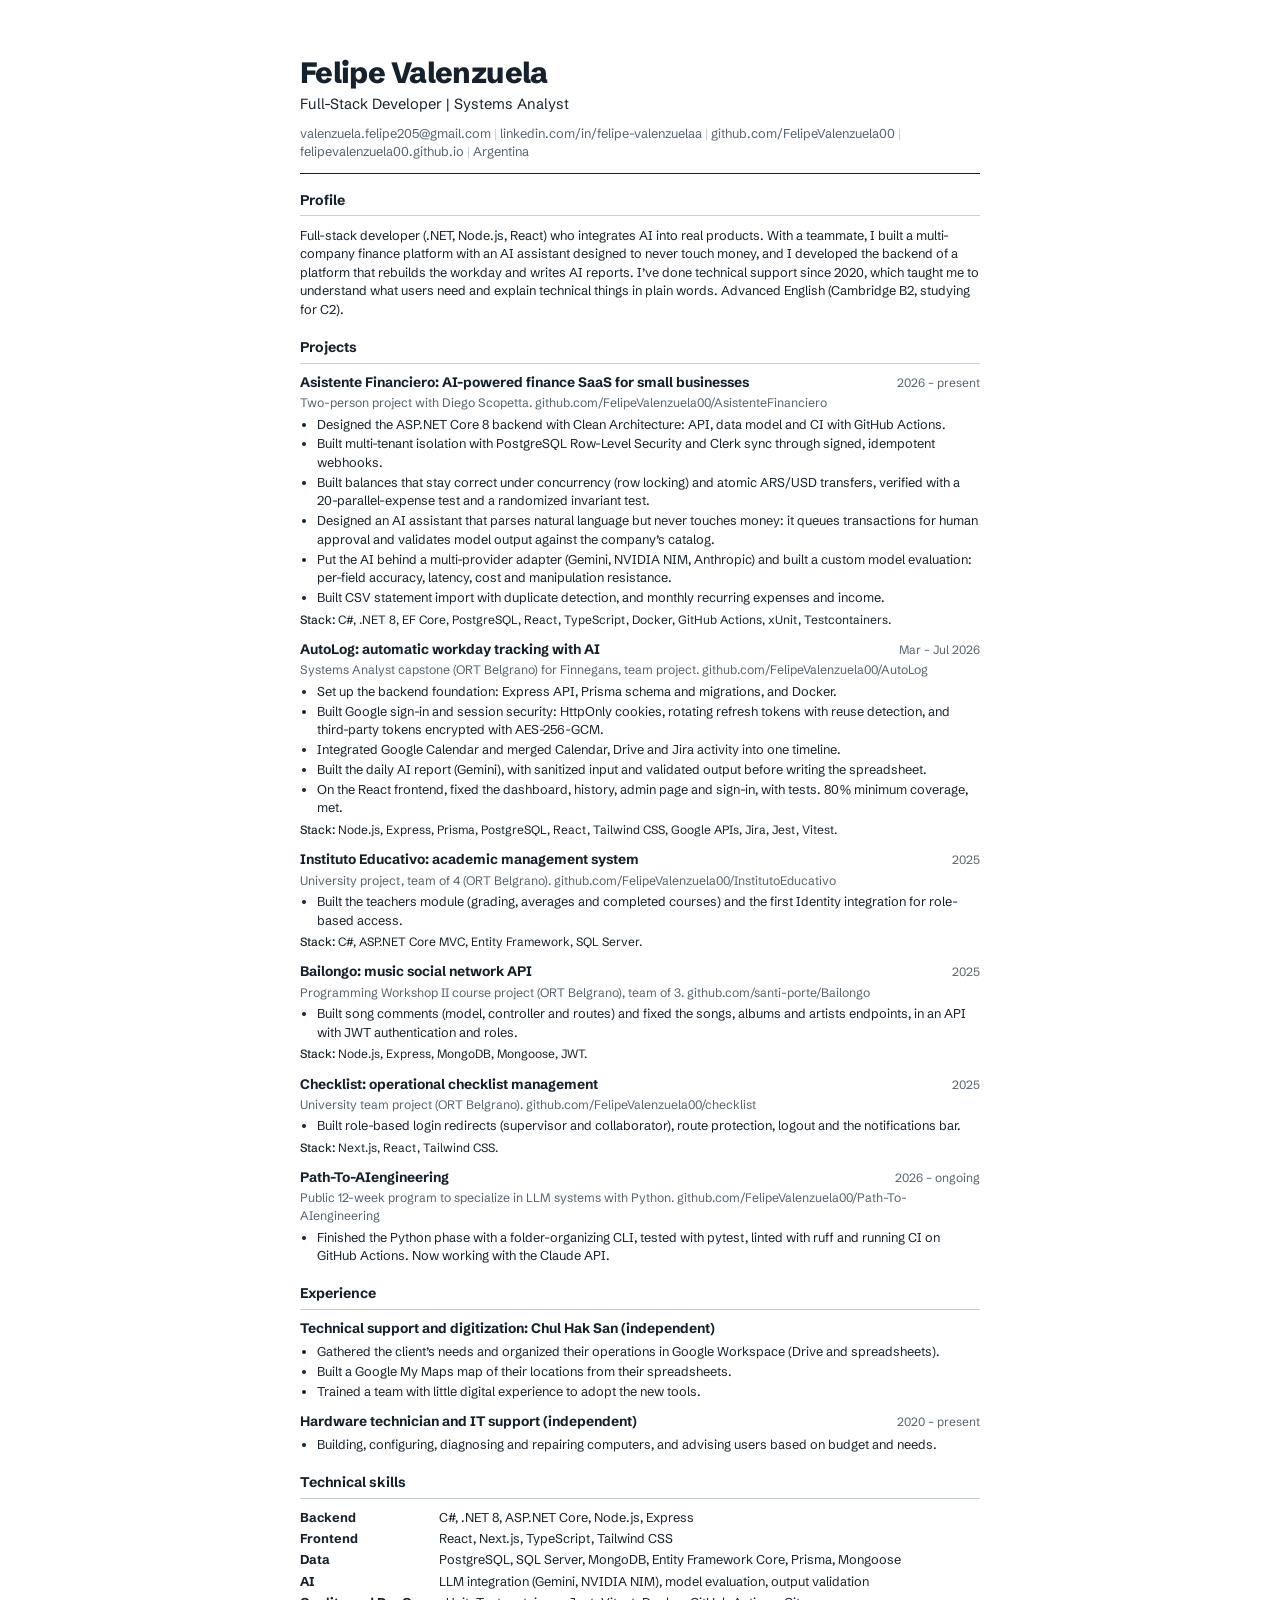
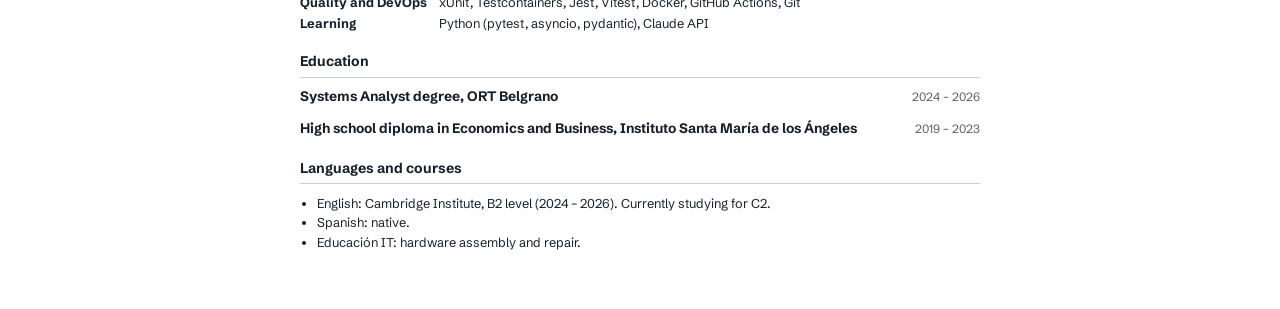
==== cv/cv-en.html @ 1543b1c1 "Agregar el CV como HTML editable y un script para generar los PDFs Los PDFs de assets/ se generaban " ====
<!doctype html>
<html lang="en">
<head>
<meta charset="utf-8">
<meta name="viewport" content="width=device-width, initial-scale=1">
<title>Felipe Valenzuela Resume</title>
<link rel="preconnect" href="https://fonts.googleapis.com">
<link rel="preconnect" href="https://fonts.gstatic.com" crossorigin>
<link href="https://fonts.googleapis.com/css2?family=Schibsted+Grotesk:wght@400;500;700;800&display=swap" rel="stylesheet">
<link rel="stylesheet" href="cv.css">
</head>
<body>

<header>
  <h1>Felipe Valenzuela</h1>
  <p class="role">Full-Stack Developer | Systems Analyst</p>
  <p class="contact">
    <a href="mailto:valenzuela.felipe205@gmail.com">valenzuela.felipe205@gmail.com</a> <span class="sep">|</span> <a href="https://www.linkedin.com/in/felipe-valenzuelaa/">linkedin.com/in/felipe-valenzuelaa</a> <span class="sep">|</span> <a href="https://github.com/FelipeValenzuela00">github.com/FelipeValenzuela00</a> <span class="sep">|</span> <a href="https://felipevalenzuela00.github.io/">felipevalenzuela00.github.io</a> <span class="sep">|</span> Argentina
  </p>
</header>

<section>
  <h2>Profile</h2>
  <p>Full-stack developer (.NET, Node.js, React) who integrates AI into real products. With a teammate, I built a multi-company finance platform with an AI assistant designed to never touch money, and I developed the backend of a platform that rebuilds the workday and writes AI reports. I’ve done technical support since 2020, which taught me to understand what users need and explain technical things in plain words. Advanced English (Cambridge B2, studying for C2).</p>
</section>

<section>
  <h2>Projects</h2>

  <div class="item">
    <div class="head"><h3>Asistente Financiero: AI-powered finance SaaS for small businesses</h3><span class="date">2026 – present</span></div>
    <p class="sub">Two-person project with Diego Scopetta. <a href="https://github.com/FelipeValenzuela00/AsistenteFinanciero">github.com/FelipeValenzuela00/AsistenteFinanciero</a></p>
    <ul>
      <li>Designed the ASP.NET Core 8 backend with Clean Architecture: API, data model and CI with GitHub Actions.</li>
      <li>Built multi-tenant isolation with PostgreSQL Row-Level Security and Clerk sync through signed, idempotent webhooks.</li>
      <li>Built balances that stay correct under concurrency (row locking) and atomic ARS/USD transfers, verified with a 20-parallel-expense test and a randomized invariant test.</li>
      <li>Designed an AI assistant that parses natural language but never touches money: it queues transactions for human approval and validates model output against the company’s catalog.</li>
      <li>Put the AI behind a multi-provider adapter (Gemini, NVIDIA NIM, Anthropic) and built a custom model evaluation: per-field accuracy, latency, cost and manipulation resistance.</li>
      <li>Built CSV statement import with duplicate detection, and monthly recurring expenses and income.</li>
    </ul>
    <p class="tech"><b>Stack:</b> C#, .NET 8, EF Core, PostgreSQL, React, TypeScript, Docker, GitHub Actions, xUnit, Testcontainers.</p>
  </div>

  <div class="item">
    <div class="head"><h3>AutoLog: automatic workday tracking with AI</h3><span class="date">Mar – Jul 2026</span></div>
    <p class="sub">Systems Analyst capstone (ORT Belgrano) for Finnegans, team project. <a href="https://github.com/FelipeValenzuela00/AutoLog">github.com/FelipeValenzuela00/AutoLog</a></p>
    <ul>
      <li>Set up the backend foundation: Express API, Prisma schema and migrations, and Docker.</li>
      <li>Built Google sign-in and session security: HttpOnly cookies, rotating refresh tokens with reuse detection, and third-party tokens encrypted with AES-256-GCM.</li>
      <li>Integrated Google Calendar and merged Calendar, Drive and Jira activity into one timeline.</li>
      <li>Built the daily AI report (Gemini), with sanitized input and validated output before writing the spreadsheet.</li>
      <li>On the React frontend, fixed the dashboard, history, admin page and sign-in, with tests. 80% minimum coverage, met.</li>
    </ul>
    <p class="tech"><b>Stack:</b> Node.js, Express, Prisma, PostgreSQL, React, Tailwind CSS, Google APIs, Jira, Jest, Vitest.</p>
  </div>

  <div class="item">
    <div class="head"><h3>Instituto Educativo: academic management system</h3><span class="date">2025</span></div>
    <p class="sub">University project, team of 4 (ORT Belgrano). <a href="https://github.com/FelipeValenzuela00/InstitutoEducativo">github.com/FelipeValenzuela00/InstitutoEducativo</a></p>
    <ul>
      <li>Built the teachers module (grading, averages and completed courses) and the first Identity integration for role-based access.</li>
    </ul>
    <p class="tech"><b>Stack:</b> C#, ASP.NET Core MVC, Entity Framework, SQL Server.</p>
  </div>

  <div class="item">
    <div class="head"><h3>Bailongo: music social network API</h3><span class="date">2025</span></div>
    <p class="sub">Programming Workshop II course project (ORT Belgrano), team of 3. <a href="https://github.com/santi-porte/Bailongo">github.com/santi-porte/Bailongo</a></p>
    <ul>
      <li>Built song comments (model, controller and routes) and fixed the songs, albums and artists endpoints, in an API with JWT authentication and roles.</li>
    </ul>
    <p class="tech"><b>Stack:</b> Node.js, Express, MongoDB, Mongoose, JWT.</p>
  </div>

  <div class="item">
    <div class="head"><h3>Checklist: operational checklist management</h3><span class="date">2025</span></div>
    <p class="sub">University team project (ORT Belgrano). <a href="https://github.com/FelipeValenzuela00/checklist">github.com/FelipeValenzuela00/checklist</a></p>
    <ul>
      <li>Built role-based login redirects (supervisor and collaborator), route protection, logout and the notifications bar.</li>
    </ul>
    <p class="tech"><b>Stack:</b> Next.js, React, Tailwind CSS.</p>
  </div>

  <div class="item">
    <div class="head"><h3>Path-To-AIengineering</h3><span class="date">2026 – ongoing</span></div>
    <p class="sub">Public 12-week program to specialize in LLM systems with Python. <a href="https://github.com/FelipeValenzuela00/Path-To-AIengineering">github.com/FelipeValenzuela00/Path-To-AIengineering</a></p>
    <ul>
      <li>Finished the Python phase with a folder-organizing CLI, tested with pytest, linted with ruff and running CI on GitHub Actions. Now working with the Claude API.</li>
    </ul>
  </div>
</section>

<section>
  <h2>Experience</h2>

  <div class="item">
    <div class="head"><h3>Technical support and digitization: Chul Hak San (independent)</h3></div>
    <ul>
      <li>Gathered the client’s needs and organized their operations in Google Workspace (Drive and spreadsheets).</li>
      <li>Built a Google My Maps map of their locations from their spreadsheets.</li>
      <li>Trained a team with little digital experience to adopt the new tools.</li>
    </ul>
  </div>

  <div class="item">
    <div class="head"><h3>Hardware technician and IT support (independent)</h3><span class="date">2020 – present</span></div>
    <ul>
      <li>Building, configuring, diagnosing and repairing computers, and advising users based on budget and needs.</li>
    </ul>
  </div>
</section>

<section>
  <h2>Technical skills</h2>
  <dl class="skills">
    <dt>Backend</dt><dd>C#, .NET 8, ASP.NET Core, Node.js, Express</dd>
    <dt>Frontend</dt><dd>React, Next.js, TypeScript, Tailwind CSS</dd>
    <dt>Data</dt><dd>PostgreSQL, SQL Server, MongoDB, Entity Framework Core, Prisma, Mongoose</dd>
    <dt>AI</dt><dd>LLM integration (Gemini, NVIDIA NIM), model evaluation, output validation</dd>
    <dt>Quality and DevOps</dt><dd>xUnit, Testcontainers, Jest, Vitest, Docker, GitHub Actions, Git</dd>
    <dt>Learning</dt><dd>Python (pytest, asyncio, pydantic), Claude API</dd>
  </dl>
</section>

<section>
  <h2>Education</h2>
  <div class="item">
    <div class="head"><h3>Systems Analyst degree, ORT Belgrano</h3><span class="date">2024 – 2026</span></div>
  </div>
  <div class="item">
    <div class="head"><h3>High school diploma in Economics and Business, Instituto Santa María de los Ángeles</h3><span class="date">2019 – 2023</span></div>
  </div>
</section>

<section>
  <h2>Languages and courses</h2>
  <ul>
    <li>English: Cambridge Institute, B2 level (2024 – 2026). Currently studying for C2.</li>
    <li>Spanish: native.</li>
    <li>Educación IT: hardware assembly and repair.</li>
  </ul>
</section>

</body>
</html>
---- cv/cv.css ----
/* Estilos compartidos por cv-es.html y cv-en.html. Pensado para imprimir en A4. */
@page { size: A4; margin: 11mm 15mm 12mm; }
:root {
  --ink: #17212B;
  --muted: #56636F;
  --rule: #C9D1D8;
}
* { box-sizing: border-box; }
html { background: #fff; }
body {
  margin: 0; color: var(--ink); background: #fff;
  font: 400 9.6pt/1.45 "Schibsted Grotesk", system-ui, sans-serif;
  -webkit-print-color-adjust: exact; print-color-adjust: exact;
}
/* En pantalla se ve como una hoja; al imprimir manda @page. */
@media screen { body { max-width: 210mm; margin: 0 auto; padding: 15mm; } }
a { color: inherit; text-decoration: none; }

header { padding-bottom: 9pt; border-bottom: 1pt solid var(--ink); margin-bottom: 12pt; }
h1 { font-size: 22pt; line-height: 1.1; font-weight: 800; letter-spacing: -0.02em; margin: 0 0 4pt; }
.role { font-size: 11pt; margin: 0 0 6pt; }
.contact { color: var(--muted); margin: 0; }
.contact a { white-space: nowrap; }
.contact .sep { color: var(--rule); }

h2 {
  font-size: 10.5pt; font-weight: 700; margin: 14pt 0 7pt; padding-bottom: 4pt;
  border-bottom: 0.75pt solid var(--rule);
}
section:first-of-type h2 { margin-top: 0; }
p { margin: 0; }

.item { margin-bottom: 9pt; break-inside: avoid; }
.item:last-child { margin-bottom: 0; }
.head { display: flex; justify-content: space-between; align-items: baseline; gap: 12pt; }
h3 { font-size: 10.3pt; font-weight: 700; margin: 0; }
.date { font-size: 9pt; color: var(--muted); white-space: nowrap; }
.sub { font-size: 9.2pt; color: var(--muted); margin: 1pt 0 2pt; }
ul { margin: 2pt 0 0; padding-left: 13pt; }
li + li { margin-top: 1pt; }
.tech { font-size: 9pt; margin-top: 3pt; }
.tech b { font-weight: 500; }

.skills { display: grid; grid-template-columns: 34mm 1fr; gap: 2pt 8pt; margin: 0; }
.skills dt { font-weight: 700; }
.skills dd { margin: 0; }
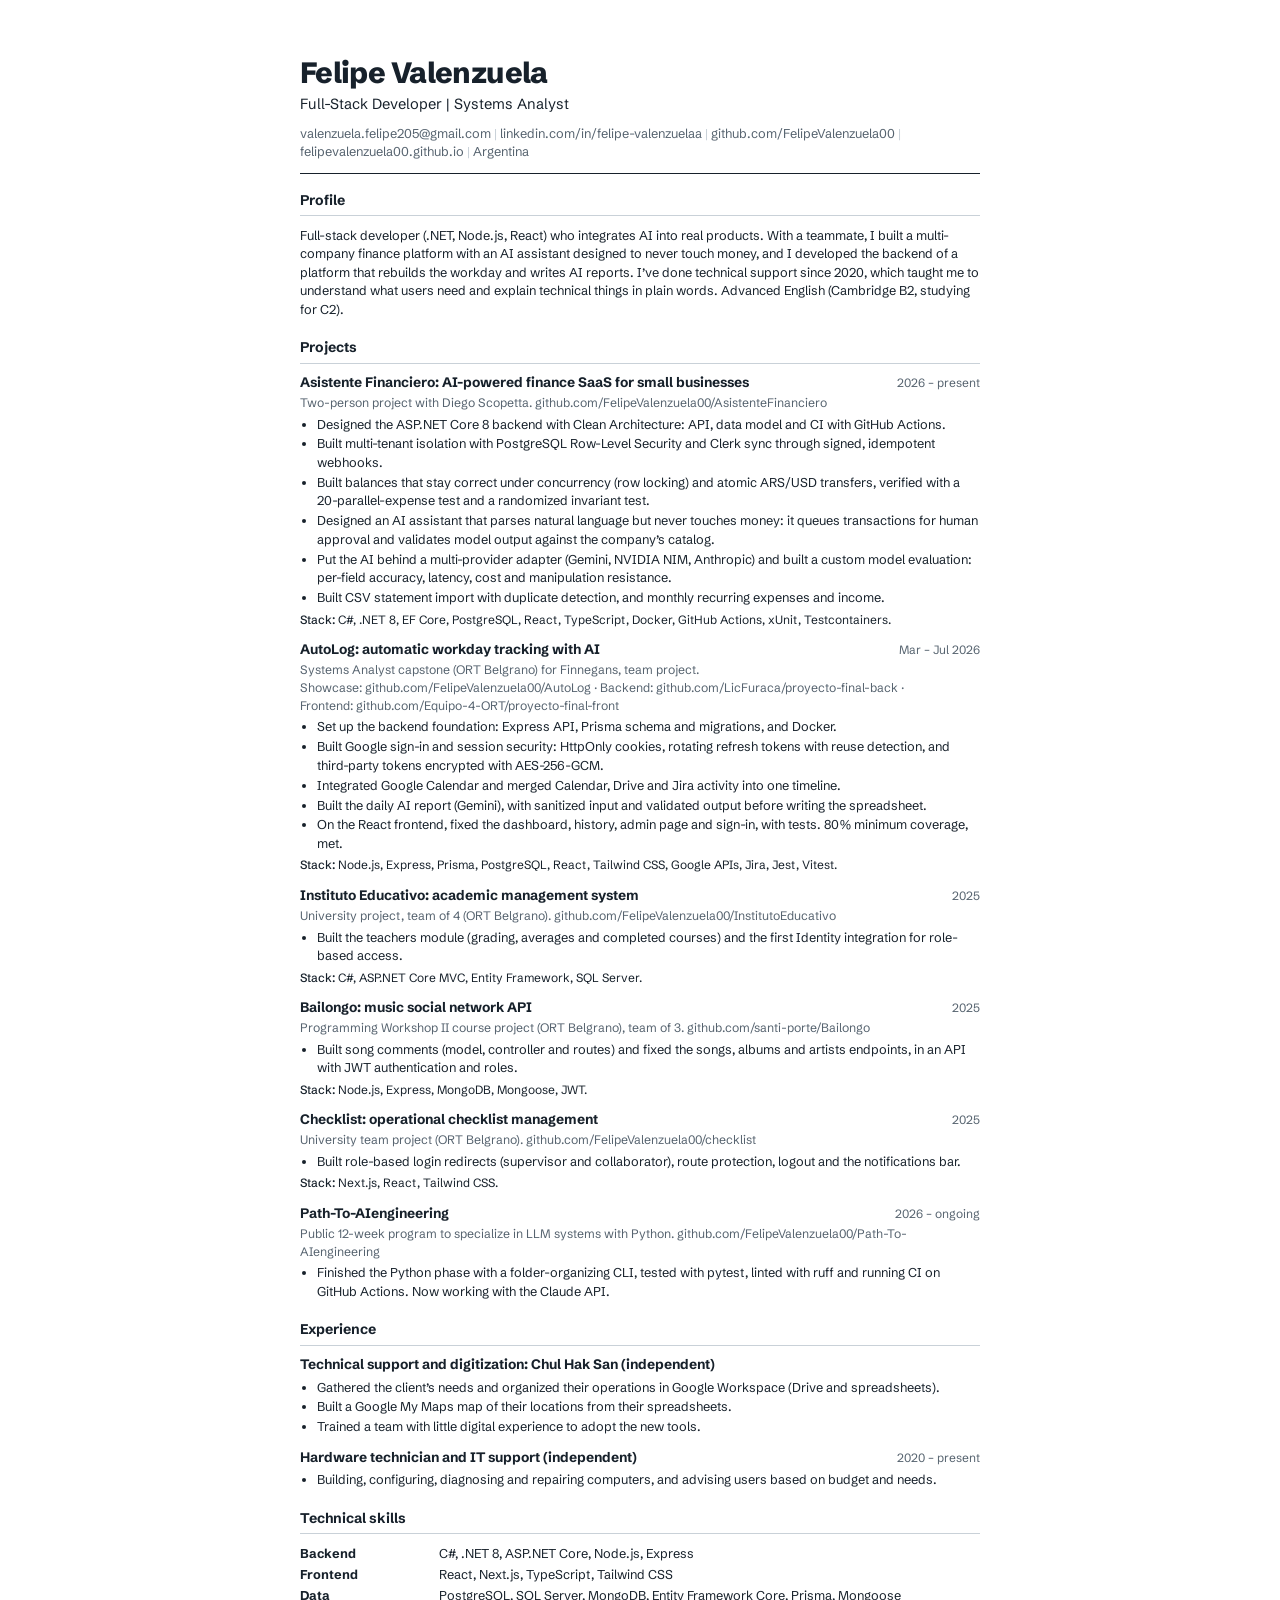
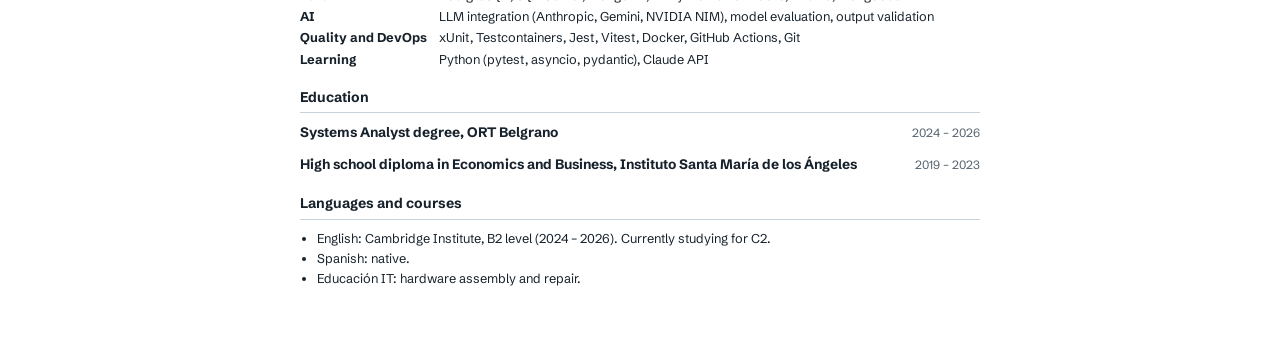
==== commit 06877cf1: "CV: sumar Anthropic en IA y los repos de backend y frontend de AutoLog Co-Authored-By: Claude Opus 5" ====
--- a/cv/cv-en.html
+++ b/cv/cv-en.html
@@ -43,7 +43,8 @@
 
   <div class="item">
     <div class="head"><h3>AutoLog: automatic workday tracking with AI</h3><span class="date">Mar – Jul 2026</span></div>
-    <p class="sub">Systems Analyst capstone (ORT Belgrano) for Finnegans, team project. <a href="https://github.com/FelipeValenzuela00/AutoLog">github.com/FelipeValenzuela00/AutoLog</a></p>
+    <p class="sub">Systems Analyst capstone (ORT Belgrano) for Finnegans, team project.<br>
+    <span class="nw">Showcase: <a href="https://github.com/FelipeValenzuela00/AutoLog">github.com/FelipeValenzuela00/AutoLog</a></span> · <span class="nw">Backend: <a href="https://github.com/LicFuraca/proyecto-final-back">github.com/LicFuraca/proyecto-final-back</a></span> · <span class="nw">Frontend: <a href="https://github.com/Equipo-4-ORT/proyecto-final-front">github.com/Equipo-4-ORT/proyecto-final-front</a></span></p>
     <ul>
       <li>Set up the backend foundation: Express API, Prisma schema and migrations, and Docker.</li>
       <li>Built Google sign-in and session security: HttpOnly cookies, rotating refresh tokens with reuse detection, and third-party tokens encrypted with AES-256-GCM.</li>
@@ -116,7 +117,7 @@
     <dt>Backend</dt><dd>C#, .NET 8, ASP.NET Core, Node.js, Express</dd>
     <dt>Frontend</dt><dd>React, Next.js, TypeScript, Tailwind CSS</dd>
     <dt>Data</dt><dd>PostgreSQL, SQL Server, MongoDB, Entity Framework Core, Prisma, Mongoose</dd>
-    <dt>AI</dt><dd>LLM integration (Gemini, NVIDIA NIM), model evaluation, output validation</dd>
+    <dt>AI</dt><dd>LLM integration (Anthropic, Gemini, NVIDIA NIM), model evaluation, output validation</dd>
     <dt>Quality and DevOps</dt><dd>xUnit, Testcontainers, Jest, Vitest, Docker, GitHub Actions, Git</dd>
     <dt>Learning</dt><dd>Python (pytest, asyncio, pydantic), Claude API</dd>
   </dl>
--- a/cv/cv.css
+++ b/cv/cv.css
@@ -44,3 +44,4 @@
 .skills { display: grid; grid-template-columns: 34mm 1fr; gap: 2pt 8pt; margin: 0; }
 .skills dt { font-weight: 700; }
 .skills dd { margin: 0; }
+.nw { white-space: nowrap; }
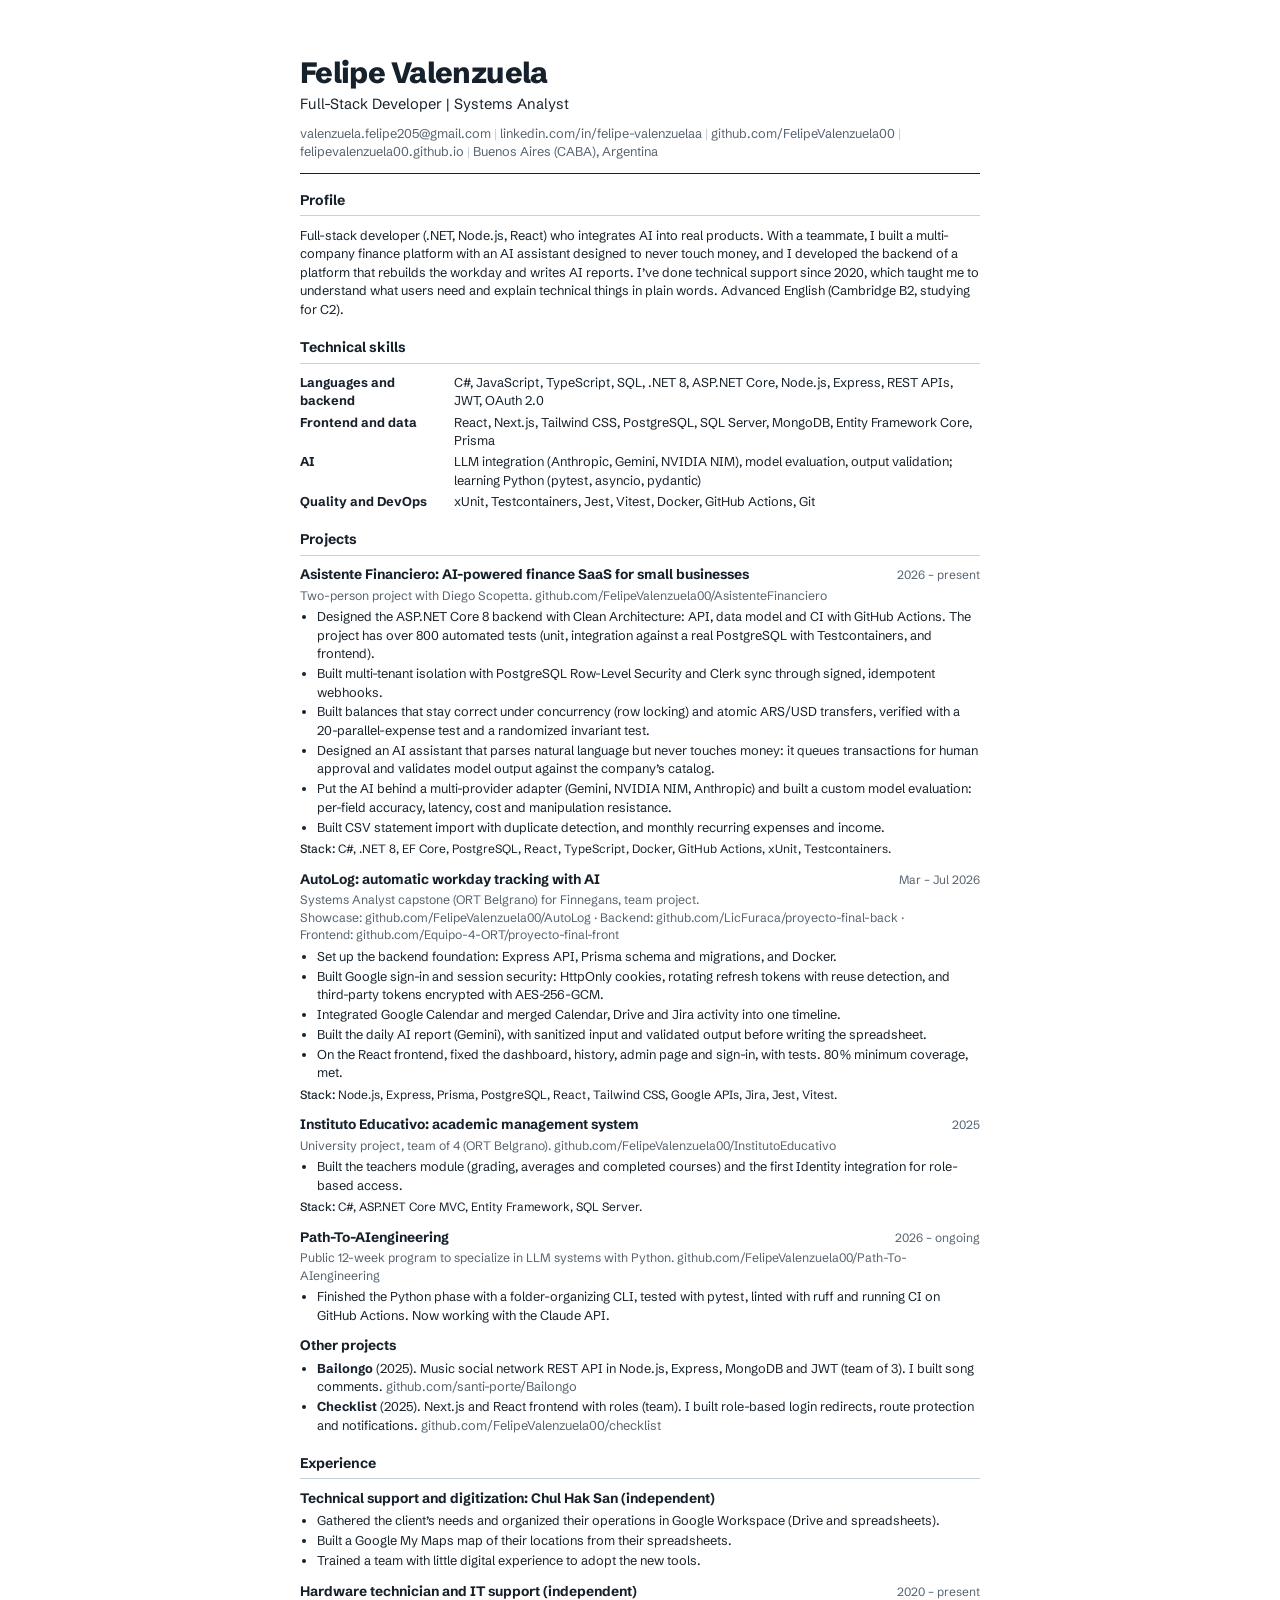
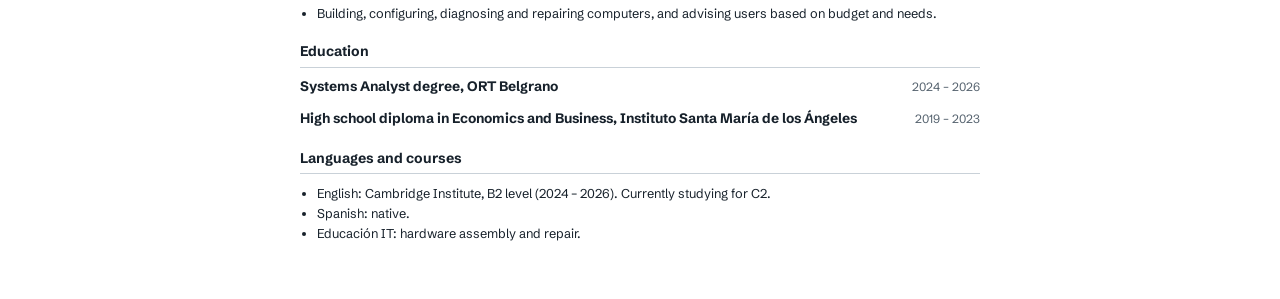
==== commit 10e410f1: "CV: habilidades arriba, palabras clave, otros proyectos compactos y dato de tests - Sube Habilidades" ====
--- a/cv/cv-en.html
+++ b/cv/cv-en.html
@@ -15,7 +15,7 @@
   <h1>Felipe Valenzuela</h1>
   <p class="role">Full-Stack Developer | Systems Analyst</p>
   <p class="contact">
-    <a href="mailto:valenzuela.felipe205@gmail.com">valenzuela.felipe205@gmail.com</a> <span class="sep">|</span> <a href="https://www.linkedin.com/in/felipe-valenzuelaa/">linkedin.com/in/felipe-valenzuelaa</a> <span class="sep">|</span> <a href="https://github.com/FelipeValenzuela00">github.com/FelipeValenzuela00</a> <span class="sep">|</span> <a href="https://felipevalenzuela00.github.io/">felipevalenzuela00.github.io</a> <span class="sep">|</span> Argentina
+    <a href="mailto:valenzuela.felipe205@gmail.com">valenzuela.felipe205@gmail.com</a> <span class="sep">|</span> <a href="https://www.linkedin.com/in/felipe-valenzuelaa/">linkedin.com/in/felipe-valenzuelaa</a> <span class="sep">|</span> <a href="https://github.com/FelipeValenzuela00">github.com/FelipeValenzuela00</a> <span class="sep">|</span> <a href="https://felipevalenzuela00.github.io/">felipevalenzuela00.github.io</a> <span class="sep">|</span> Buenos Aires (CABA), Argentina
   </p>
 </header>
 
@@ -25,13 +25,23 @@
 </section>
 
 <section>
+  <h2>Technical skills</h2>
+  <dl class="skills">
+    <dt>Languages and backend</dt><dd>C#, JavaScript, TypeScript, SQL, .NET 8, ASP.NET Core, Node.js, Express, REST APIs, JWT, OAuth 2.0</dd>
+    <dt>Frontend and data</dt><dd>React, Next.js, Tailwind CSS, PostgreSQL, SQL Server, MongoDB, Entity Framework Core, Prisma</dd>
+    <dt>AI</dt><dd>LLM integration (Anthropic, Gemini, NVIDIA NIM), model evaluation, output validation; learning Python (pytest, asyncio, pydantic)</dd>
+    <dt>Quality and DevOps</dt><dd>xUnit, Testcontainers, Jest, Vitest, Docker, GitHub Actions, Git</dd>
+  </dl>
+</section>
+
+<section>
   <h2>Projects</h2>
 
   <div class="item">
     <div class="head"><h3>Asistente Financiero: AI-powered finance SaaS for small businesses</h3><span class="date">2026 – present</span></div>
     <p class="sub">Two-person project with Diego Scopetta. <a href="https://github.com/FelipeValenzuela00/AsistenteFinanciero">github.com/FelipeValenzuela00/AsistenteFinanciero</a></p>
     <ul>
-      <li>Designed the ASP.NET Core 8 backend with Clean Architecture: API, data model and CI with GitHub Actions.</li>
+      <li>Designed the ASP.NET Core 8 backend with Clean Architecture: API, data model and CI with GitHub Actions. The project has over 800 automated tests (unit, integration against a real PostgreSQL with Testcontainers, and frontend).</li>
       <li>Built multi-tenant isolation with PostgreSQL Row-Level Security and Clerk sync through signed, idempotent webhooks.</li>
       <li>Built balances that stay correct under concurrency (row locking) and atomic ARS/USD transfers, verified with a 20-parallel-expense test and a randomized invariant test.</li>
       <li>Designed an AI assistant that parses natural language but never touches money: it queues transactions for human approval and validates model output against the company’s catalog.</li>
@@ -65,28 +75,18 @@
   </div>
 
   <div class="item">
-    <div class="head"><h3>Bailongo: music social network API</h3><span class="date">2025</span></div>
-    <p class="sub">Programming Workshop II course project (ORT Belgrano), team of 3. <a href="https://github.com/santi-porte/Bailongo">github.com/santi-porte/Bailongo</a></p>
-    <ul>
-      <li>Built song comments (model, controller and routes) and fixed the songs, albums and artists endpoints, in an API with JWT authentication and roles.</li>
-    </ul>
-    <p class="tech"><b>Stack:</b> Node.js, Express, MongoDB, Mongoose, JWT.</p>
-  </div>
-
-  <div class="item">
-    <div class="head"><h3>Checklist: operational checklist management</h3><span class="date">2025</span></div>
-    <p class="sub">University team project (ORT Belgrano). <a href="https://github.com/FelipeValenzuela00/checklist">github.com/FelipeValenzuela00/checklist</a></p>
-    <ul>
-      <li>Built role-based login redirects (supervisor and collaborator), route protection, logout and the notifications bar.</li>
-    </ul>
-    <p class="tech"><b>Stack:</b> Next.js, React, Tailwind CSS.</p>
-  </div>
-
-  <div class="item">
     <div class="head"><h3>Path-To-AIengineering</h3><span class="date">2026 – ongoing</span></div>
     <p class="sub">Public 12-week program to specialize in LLM systems with Python. <a href="https://github.com/FelipeValenzuela00/Path-To-AIengineering">github.com/FelipeValenzuela00/Path-To-AIengineering</a></p>
     <ul>
       <li>Finished the Python phase with a folder-organizing CLI, tested with pytest, linted with ruff and running CI on GitHub Actions. Now working with the Claude API.</li>
+    </ul>
+  </div>
+
+  <div class="item">
+    <div class="head"><h3>Other projects</h3></div>
+    <ul class="others">
+      <li><b>Bailongo</b> (2025). Music social network REST API in Node.js, Express, MongoDB and JWT (team of 3). I built song comments. <a href="https://github.com/santi-porte/Bailongo">github.com/santi-porte/Bailongo</a></li>
+      <li><b>Checklist</b> (2025). Next.js and React frontend with roles (team). I built role-based login redirects, route protection and notifications. <a href="https://github.com/FelipeValenzuela00/checklist">github.com/FelipeValenzuela00/checklist</a></li>
     </ul>
   </div>
 </section>
@@ -111,17 +111,6 @@
   </div>
 </section>
 
-<section>
-  <h2>Technical skills</h2>
-  <dl class="skills">
-    <dt>Backend</dt><dd>C#, .NET 8, ASP.NET Core, Node.js, Express</dd>
-    <dt>Frontend</dt><dd>React, Next.js, TypeScript, Tailwind CSS</dd>
-    <dt>Data</dt><dd>PostgreSQL, SQL Server, MongoDB, Entity Framework Core, Prisma, Mongoose</dd>
-    <dt>AI</dt><dd>LLM integration (Anthropic, Gemini, NVIDIA NIM), model evaluation, output validation</dd>
-    <dt>Quality and DevOps</dt><dd>xUnit, Testcontainers, Jest, Vitest, Docker, GitHub Actions, Git</dd>
-    <dt>Learning</dt><dd>Python (pytest, asyncio, pydantic), Claude API</dd>
-  </dl>
-</section>
 
 <section>
   <h2>Education</h2>
--- a/cv/cv.css
+++ b/cv/cv.css
@@ -30,7 +30,9 @@
 section:first-of-type h2 { margin-top: 0; }
 p { margin: 0; }
 
-.item { margin-bottom: 9pt; break-inside: avoid; }
+.item { margin-bottom: 9pt; }
+.head, .sub { break-after: avoid; }
+li, .tech { break-inside: avoid; }
 .item:last-child { margin-bottom: 0; }
 .head { display: flex; justify-content: space-between; align-items: baseline; gap: 12pt; }
 h3 { font-size: 10.3pt; font-weight: 700; margin: 0; }
@@ -41,7 +43,9 @@
 .tech { font-size: 9pt; margin-top: 3pt; }
 .tech b { font-weight: 500; }
 
-.skills { display: grid; grid-template-columns: 34mm 1fr; gap: 2pt 8pt; margin: 0; }
+.skills { display: grid; grid-template-columns: 38mm 1fr; gap: 2pt 8pt; margin: 0; }
 .skills dt { font-weight: 700; }
 .skills dd { margin: 0; }
 .nw { white-space: nowrap; }
+.others b { font-weight: 700; }
+.others a { color: var(--muted); }
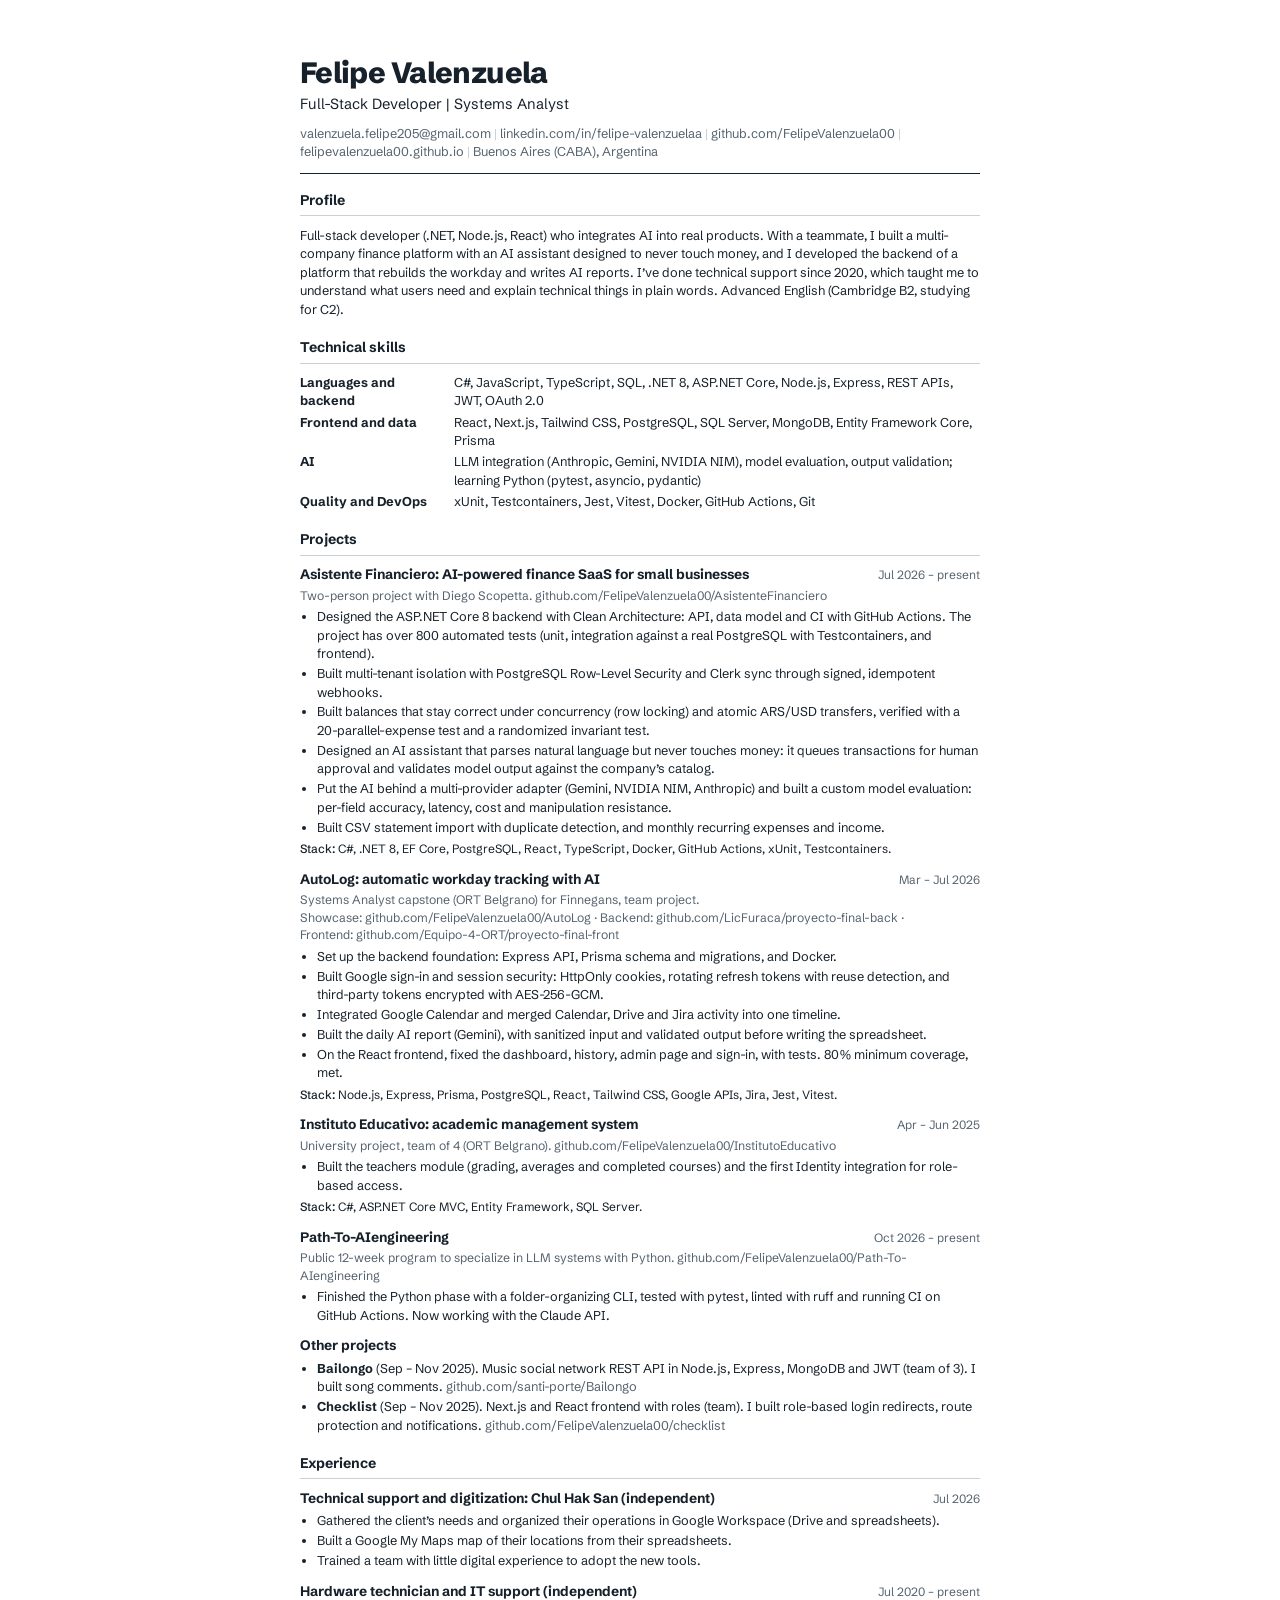
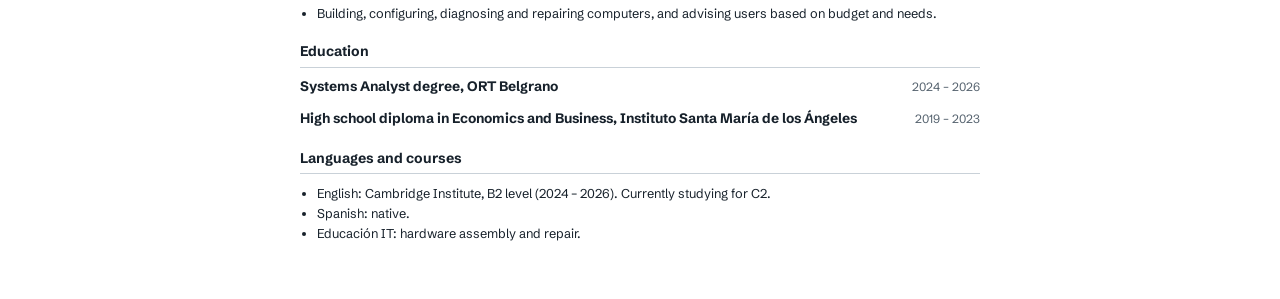
==== commit a73ef39e: "CV: fechas con mes en todos los proyectos y experiencias Co-Authored-By: Claude Opus 5.5 <noreply@an" ====
--- a/cv/cv-en.html
+++ b/cv/cv-en.html
@@ -38,7 +38,7 @@
   <h2>Projects</h2>
 
   <div class="item">
-    <div class="head"><h3>Asistente Financiero: AI-powered finance SaaS for small businesses</h3><span class="date">2026 – present</span></div>
+    <div class="head"><h3>Asistente Financiero: AI-powered finance SaaS for small businesses</h3><span class="date">Jul 2026 – present</span></div>
     <p class="sub">Two-person project with Diego Scopetta. <a href="https://github.com/FelipeValenzuela00/AsistenteFinanciero">github.com/FelipeValenzuela00/AsistenteFinanciero</a></p>
     <ul>
       <li>Designed the ASP.NET Core 8 backend with Clean Architecture: API, data model and CI with GitHub Actions. The project has over 800 automated tests (unit, integration against a real PostgreSQL with Testcontainers, and frontend).</li>
@@ -66,7 +66,7 @@
   </div>
 
   <div class="item">
-    <div class="head"><h3>Instituto Educativo: academic management system</h3><span class="date">2025</span></div>
+    <div class="head"><h3>Instituto Educativo: academic management system</h3><span class="date">Apr – Jun 2025</span></div>
     <p class="sub">University project, team of 4 (ORT Belgrano). <a href="https://github.com/FelipeValenzuela00/InstitutoEducativo">github.com/FelipeValenzuela00/InstitutoEducativo</a></p>
     <ul>
       <li>Built the teachers module (grading, averages and completed courses) and the first Identity integration for role-based access.</li>
@@ -75,7 +75,7 @@
   </div>
 
   <div class="item">
-    <div class="head"><h3>Path-To-AIengineering</h3><span class="date">2026 – ongoing</span></div>
+    <div class="head"><h3>Path-To-AIengineering</h3><span class="date">Oct 2026 – present</span></div>
     <p class="sub">Public 12-week program to specialize in LLM systems with Python. <a href="https://github.com/FelipeValenzuela00/Path-To-AIengineering">github.com/FelipeValenzuela00/Path-To-AIengineering</a></p>
     <ul>
       <li>Finished the Python phase with a folder-organizing CLI, tested with pytest, linted with ruff and running CI on GitHub Actions. Now working with the Claude API.</li>
@@ -85,8 +85,8 @@
   <div class="item">
     <div class="head"><h3>Other projects</h3></div>
     <ul class="others">
-      <li><b>Bailongo</b> (2025). Music social network REST API in Node.js, Express, MongoDB and JWT (team of 3). I built song comments. <a href="https://github.com/santi-porte/Bailongo">github.com/santi-porte/Bailongo</a></li>
-      <li><b>Checklist</b> (2025). Next.js and React frontend with roles (team). I built role-based login redirects, route protection and notifications. <a href="https://github.com/FelipeValenzuela00/checklist">github.com/FelipeValenzuela00/checklist</a></li>
+      <li><b>Bailongo</b> (Sep – Nov 2025). Music social network REST API in Node.js, Express, MongoDB and JWT (team of 3). I built song comments. <a href="https://github.com/santi-porte/Bailongo">github.com/santi-porte/Bailongo</a></li>
+      <li><b>Checklist</b> (Sep – Nov 2025). Next.js and React frontend with roles (team). I built role-based login redirects, route protection and notifications. <a href="https://github.com/FelipeValenzuela00/checklist">github.com/FelipeValenzuela00/checklist</a></li>
     </ul>
   </div>
 </section>
@@ -95,7 +95,7 @@
   <h2>Experience</h2>
 
   <div class="item">
-    <div class="head"><h3>Technical support and digitization: Chul Hak San (independent)</h3></div>
+    <div class="head"><h3>Technical support and digitization: Chul Hak San (independent)</h3><span class="date">Jul 2026</span></div>
     <ul>
       <li>Gathered the client’s needs and organized their operations in Google Workspace (Drive and spreadsheets).</li>
       <li>Built a Google My Maps map of their locations from their spreadsheets.</li>
@@ -104,7 +104,7 @@
   </div>
 
   <div class="item">
-    <div class="head"><h3>Hardware technician and IT support (independent)</h3><span class="date">2020 – present</span></div>
+    <div class="head"><h3>Hardware technician and IT support (independent)</h3><span class="date">Jul 2020 – present</span></div>
     <ul>
       <li>Building, configuring, diagnosing and repairing computers, and advising users based on budget and needs.</li>
     </ul>
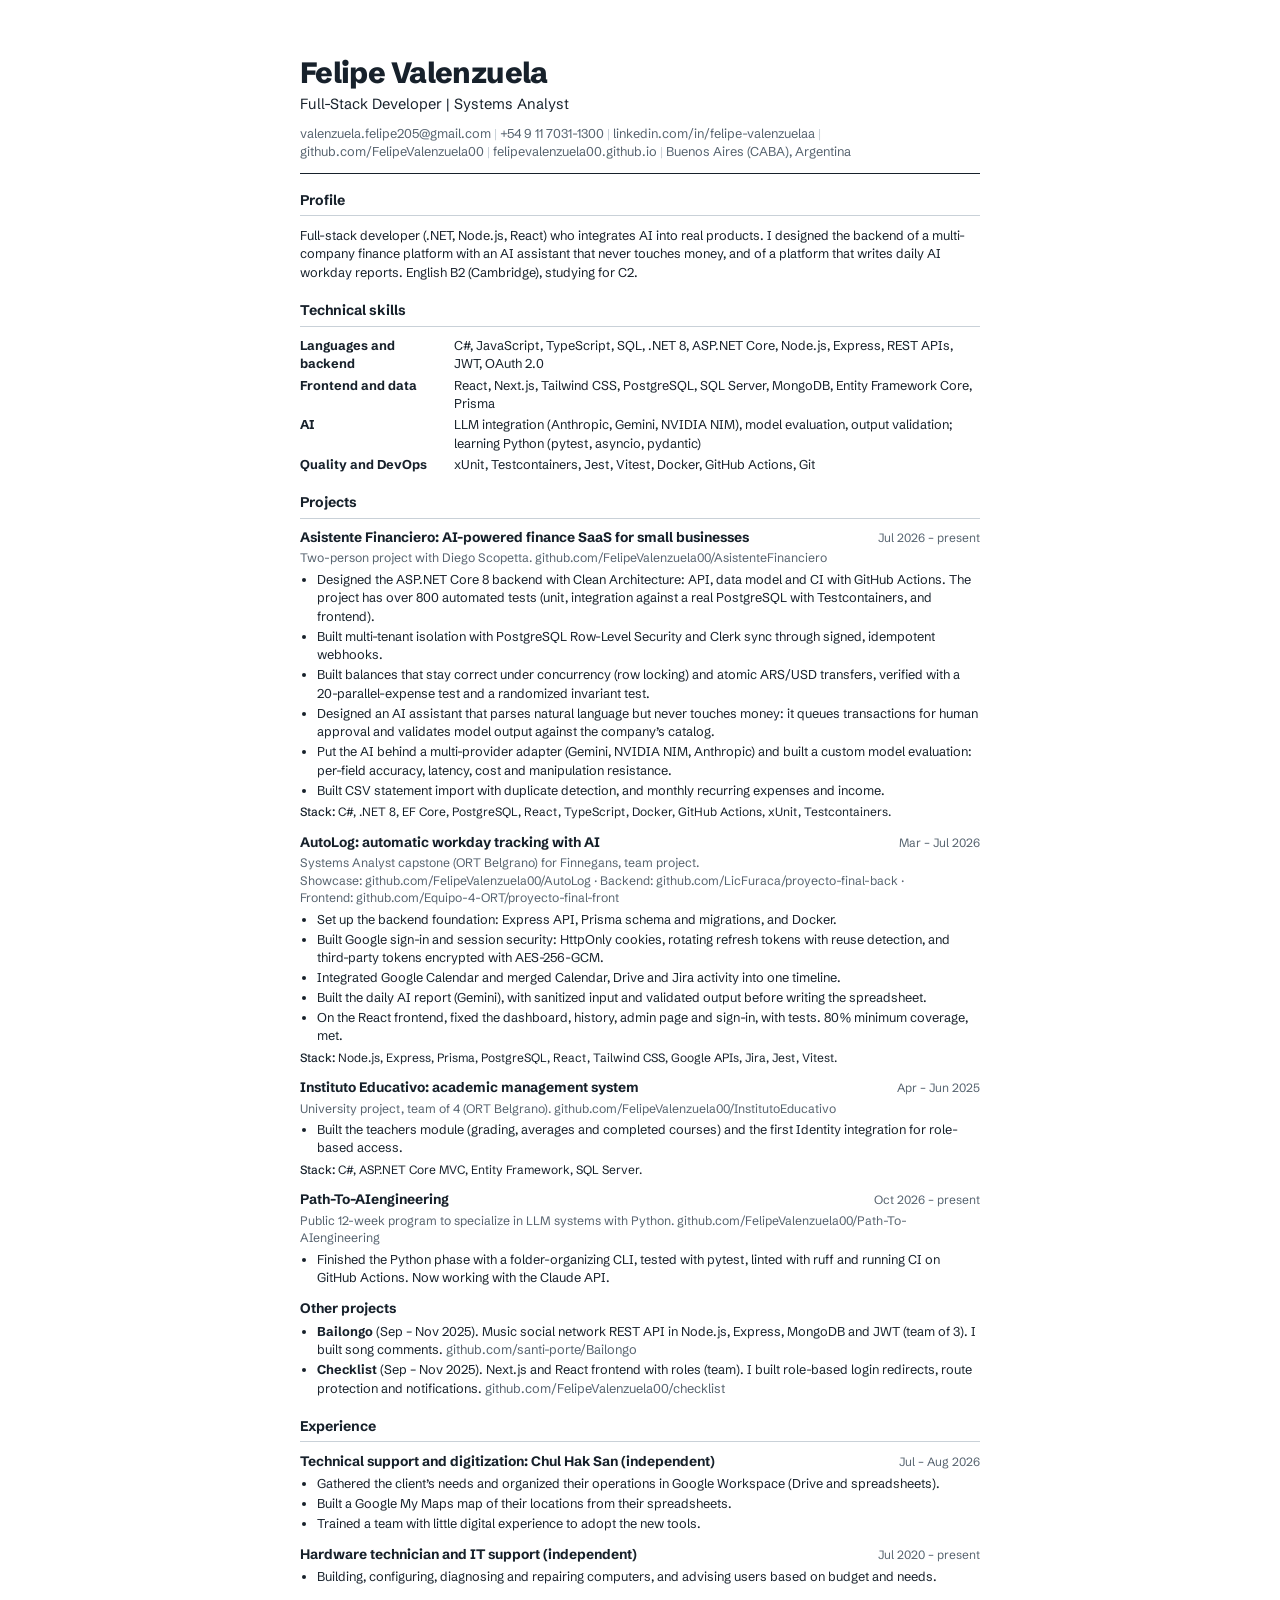
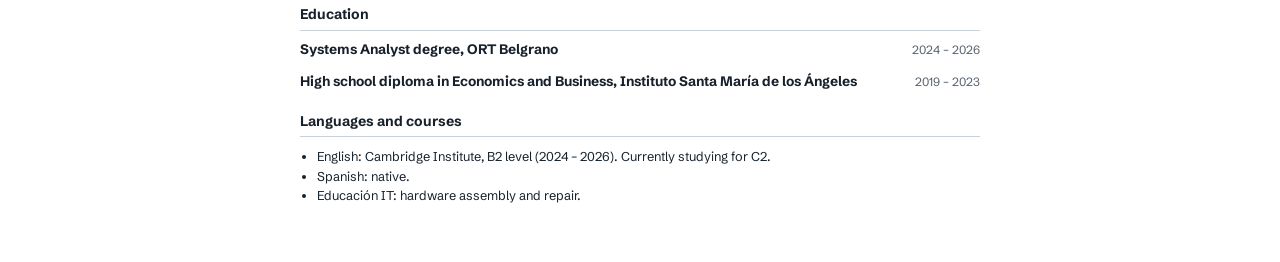
==== commit 62a547d9: "CV: teléfono, resumen más corto, inglés B2 y ubicación Agrega el teléfono en formato internacional, " ====
--- a/cv/cv-en.html
+++ b/cv/cv-en.html
@@ -15,13 +15,13 @@
   <h1>Felipe Valenzuela</h1>
   <p class="role">Full-Stack Developer | Systems Analyst</p>
   <p class="contact">
-    <a href="mailto:valenzuela.felipe205@gmail.com">valenzuela.felipe205@gmail.com</a> <span class="sep">|</span> <a href="https://www.linkedin.com/in/felipe-valenzuelaa/">linkedin.com/in/felipe-valenzuelaa</a> <span class="sep">|</span> <a href="https://github.com/FelipeValenzuela00">github.com/FelipeValenzuela00</a> <span class="sep">|</span> <a href="https://felipevalenzuela00.github.io/">felipevalenzuela00.github.io</a> <span class="sep">|</span> Buenos Aires (CABA), Argentina
+    <a href="mailto:valenzuela.felipe205@gmail.com">valenzuela.felipe205@gmail.com</a> <span class="sep">|</span> <a href="tel:+5491170311300">+54 9 11 7031-1300</a> <span class="sep">|</span> <a href="https://www.linkedin.com/in/felipe-valenzuelaa/">linkedin.com/in/felipe-valenzuelaa</a> <span class="sep">|</span> <a href="https://github.com/FelipeValenzuela00">github.com/FelipeValenzuela00</a> <span class="sep">|</span> <a href="https://felipevalenzuela00.github.io/">felipevalenzuela00.github.io</a> <span class="sep">|</span> Buenos Aires (CABA), Argentina
   </p>
 </header>
 
 <section>
   <h2>Profile</h2>
-  <p>Full-stack developer (.NET, Node.js, React) who integrates AI into real products. With a teammate, I built a multi-company finance platform with an AI assistant designed to never touch money, and I developed the backend of a platform that rebuilds the workday and writes AI reports. I’ve done technical support since 2020, which taught me to understand what users need and explain technical things in plain words. Advanced English (Cambridge B2, studying for C2).</p>
+  <p>Full-stack developer (.NET, Node.js, React) who integrates AI into real products. I designed the backend of a multi-company finance platform with an AI assistant that never touches money, and of a platform that writes daily AI workday reports. English B2 (Cambridge), studying for C2.</p>
 </section>
 
 <section>
@@ -95,7 +95,7 @@
   <h2>Experience</h2>
 
   <div class="item">
-    <div class="head"><h3>Technical support and digitization: Chul Hak San (independent)</h3><span class="date">Jul 2026</span></div>
+    <div class="head"><h3>Technical support and digitization: Chul Hak San (independent)</h3><span class="date">Jul – Aug 2026</span></div>
     <ul>
       <li>Gathered the client’s needs and organized their operations in Google Workspace (Drive and spreadsheets).</li>
       <li>Built a Google My Maps map of their locations from their spreadsheets.</li>
